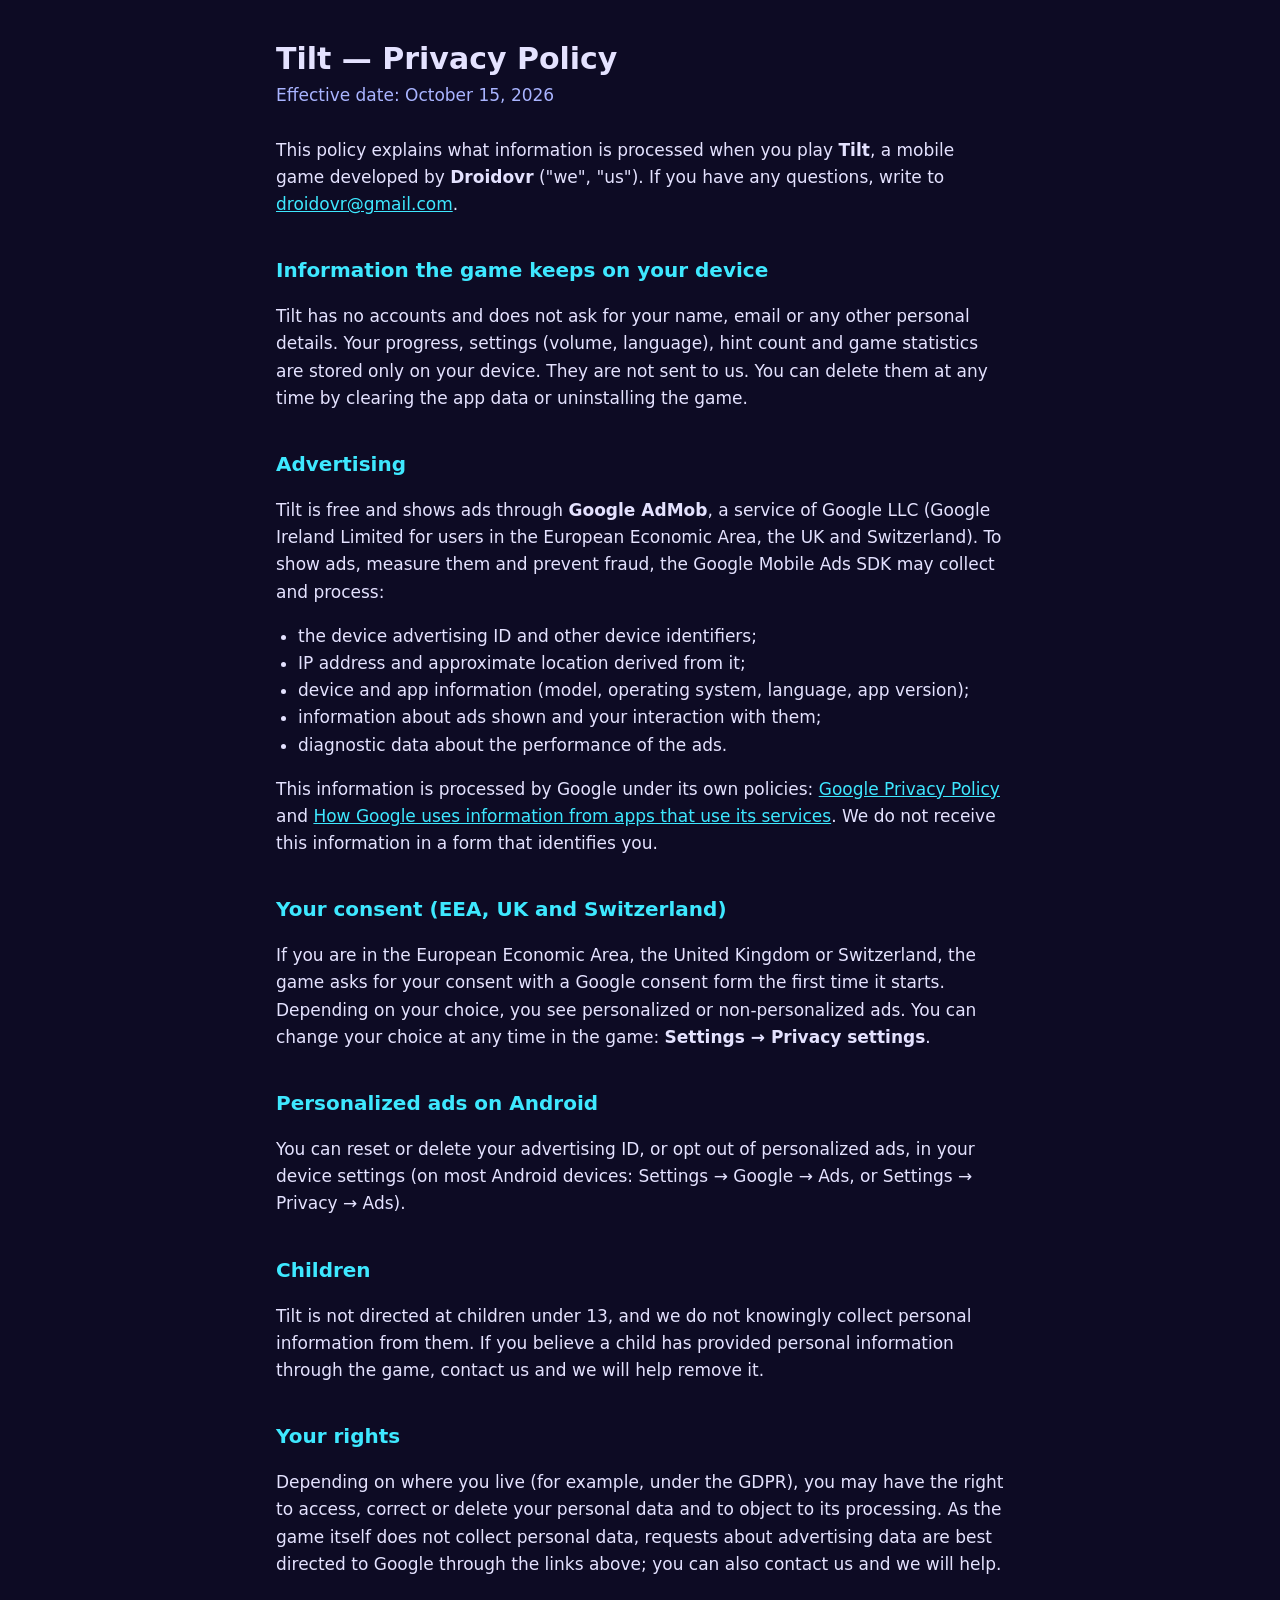
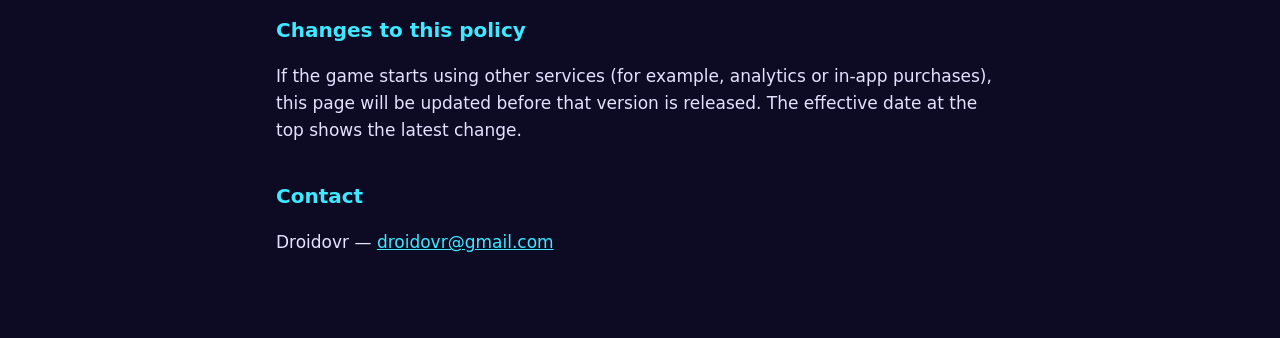
==== tilt-privacy.html @ 01f54748 "Add files via upload" ====
<!doctype html>
<html lang="en">
<head>
<meta charset="utf-8">
<meta name="viewport" content="width=device-width, initial-scale=1">
<title>Tilt — Privacy Policy</title>
<link rel="stylesheet" href="style.css">
</head>
<body>
<main>
<h1>Tilt — Privacy Policy</h1>
<p class="meta">Effective date: October 15, 2026</p>

<p>This policy explains what information is processed when you play <strong>Tilt</strong>, a mobile game developed by
<strong>Droidovr</strong> ("we", "us"). If you have any questions, write to
<a href="mailto:droidovr@gmail.com">droidovr@gmail.com</a>.</p>

<h2>Information the game keeps on your device</h2>
<p>Tilt has no accounts and does not ask for your name, email or any other personal details. Your progress, settings
(volume, language), hint count and game statistics are stored only on your device. They are not sent to us. You can
delete them at any time by clearing the app data or uninstalling the game.</p>

<h2>Advertising</h2>
<p>Tilt is free and shows ads through <strong>Google AdMob</strong>, a service of Google LLC (Google Ireland Limited for
users in the European Economic Area, the UK and Switzerland). To show ads, measure them and prevent fraud, the Google
Mobile Ads SDK may collect and process:</p>
<ul>
<li>the device advertising ID and other device identifiers;</li>
<li>IP address and approximate location derived from it;</li>
<li>device and app information (model, operating system, language, app version);</li>
<li>information about ads shown and your interaction with them;</li>
<li>diagnostic data about the performance of the ads.</li>
</ul>
<p>This information is processed by Google under its own policies:
<a href="https://policies.google.com/privacy">Google Privacy Policy</a> and
<a href="https://policies.google.com/technologies/partner-sites">How Google uses information from apps that use its services</a>.
We do not receive this information in a form that identifies you.</p>

<h2>Your consent (EEA, UK and Switzerland)</h2>
<p>If you are in the European Economic Area, the United Kingdom or Switzerland, the game asks for your consent with a
Google consent form the first time it starts. Depending on your choice, you see personalized or non-personalized ads.
You can change your choice at any time in the game: <strong>Settings → Privacy settings</strong>.</p>

<h2>Personalized ads on Android</h2>
<p>You can reset or delete your advertising ID, or opt out of personalized ads, in your device settings
(on most Android devices: Settings → Google → Ads, or Settings → Privacy → Ads).</p>

<h2>Children</h2>
<p>Tilt is not directed at children under 13, and we do not knowingly collect personal information from them.
If you believe a child has provided personal information through the game, contact us and we will help remove it.</p>

<h2>Your rights</h2>
<p>Depending on where you live (for example, under the GDPR), you may have the right to access, correct or delete your
personal data and to object to its processing. As the game itself does not collect personal data, requests about
advertising data are best directed to Google through the links above; you can also contact us and we will help.</p>

<h2>Changes to this policy</h2>
<p>If the game starts using other services (for example, analytics or in-app purchases), this page will be updated
before that version is released. The effective date at the top shows the latest change.</p>

<h2>Contact</h2>
<p>Droidovr — <a href="mailto:droidovr@gmail.com">droidovr@gmail.com</a></p>
</main>
</body>
</html>
---- style.css ----
:root { --bg: #0d0b24; --panel: #17143a; --text: #e4e2ff; --soft: #a9b4ff; --accent: #3ee8ff; }
* { box-sizing: border-box; }
body { margin: 0; background: var(--bg); color: var(--text); font: 17px/1.6 system-ui, -apple-system, "Segoe UI", Roboto, sans-serif; }
main { max-width: 760px; margin: 0 auto; padding: 40px 16px 64px; }
h1 { font-size: 30px; line-height: 1.25; margin: 0 0 4px; }
h2 { font-size: 20px; margin: 36px 0 8px; color: var(--accent); }
p, li { color: var(--text); }
.meta { color: var(--soft); margin: 0 0 28px; }
a { color: var(--accent); }
ul { padding-left: 22px; }
.card { background: var(--panel); border-radius: 14px; padding: 20px 22px; margin: 18px 0; }
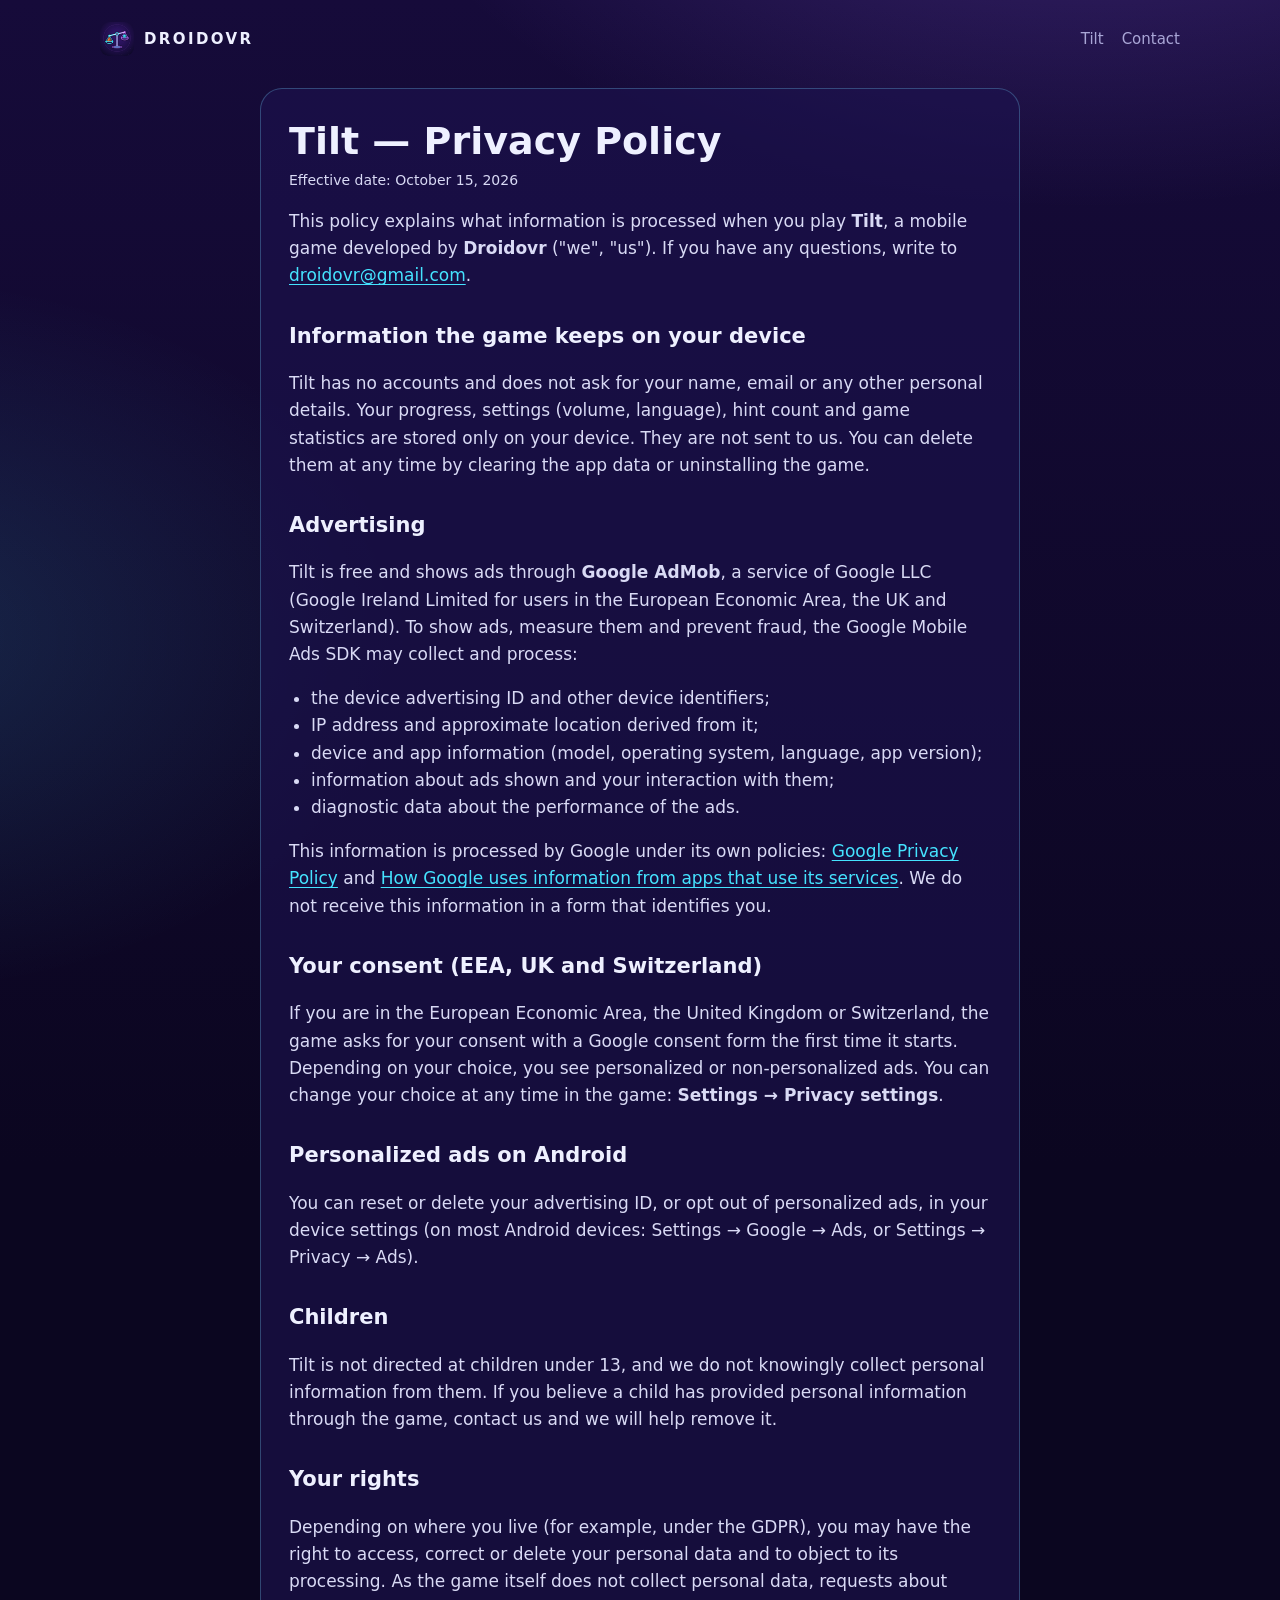
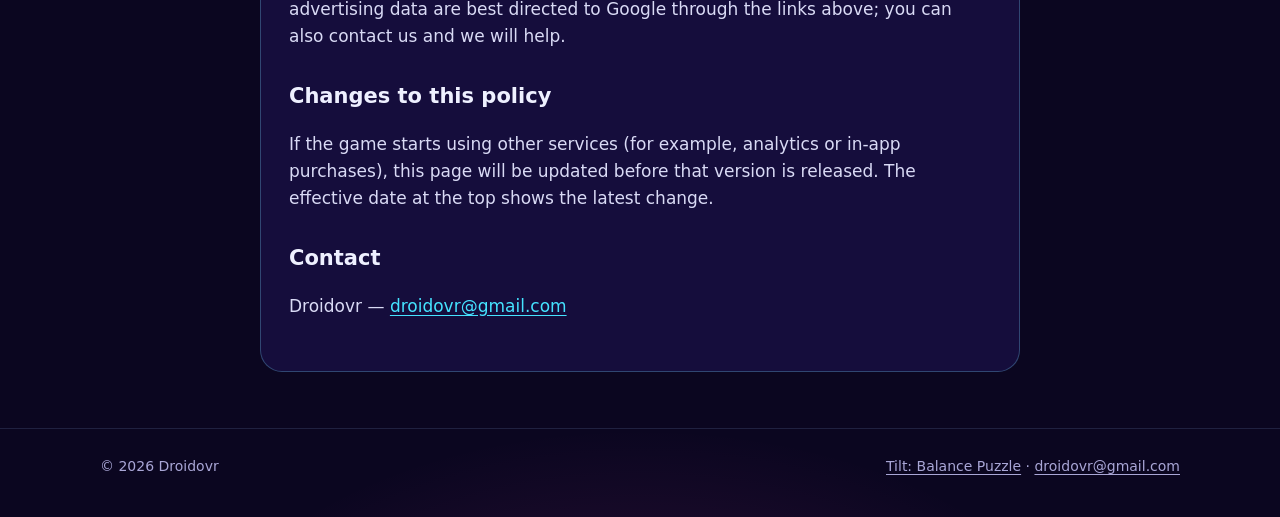
==== commit 66812252: "Add files via upload" ====
--- a/tilt-privacy.html
+++ b/tilt-privacy.html
@@ -4,10 +4,22 @@
 <meta charset="utf-8">
 <meta name="viewport" content="width=device-width, initial-scale=1">
 <title>Tilt — Privacy Policy</title>
+<meta name="theme-color" content="#0b0620">
+<link rel="icon" type="image/png" href="assets/favicon.png">
 <link rel="stylesheet" href="style.css">
 </head>
 <body>
-<main>
+<header class="site-header">
+  <div class="wrap">
+    <a class="brand" href="./"><img src="assets/favicon.png" alt="" width="34" height="34">Droidovr</a>
+    <nav class="nav">
+      <a href="./">Tilt</a>
+      <a href="mailto:droidovr@gmail.com">Contact</a>
+    </nav>
+  </div>
+</header>
+<main class="wrap">
+<article class="doc">
 <h1>Tilt — Privacy Policy</h1>
 <p class="meta">Effective date: October 15, 2026</p>
 
@@ -60,6 +72,13 @@
 
 <h2>Contact</h2>
 <p>Droidovr — <a href="mailto:droidovr@gmail.com">droidovr@gmail.com</a></p>
+</article>
 </main>
+<footer class="site-footer">
+  <div class="wrap">
+    <span>© 2026 Droidovr</span>
+    <span><a href="./">Tilt: Balance Puzzle</a> · <a href="mailto:droidovr@gmail.com">droidovr@gmail.com</a></span>
+  </div>
+</footer>
 </body>
 </html>
--- a/style.css
+++ b/style.css
@@ -1,11 +1,134 @@
-:root { --bg: #0d0b24; --panel: #17143a; --text: #e4e2ff; --soft: #a9b4ff; --accent: #3ee8ff; }
+:root {
+  --bg: #0b0620;
+  --bg-2: #160b3a;
+  --panel: rgba(28, 18, 78, 0.62);
+  --line: rgba(120, 220, 255, 0.28);
+  --text: #eef0ff;
+  --muted: #a9a6d6;
+  --cyan: #45e3ff;
+  --pink: #ff4fc3;
+  --violet: #9b6bff;
+  --radius: 22px;
+}
+
 * { box-sizing: border-box; }
-body { margin: 0; background: var(--bg); color: var(--text); font: 17px/1.6 system-ui, -apple-system, "Segoe UI", Roboto, sans-serif; }
-main { max-width: 760px; margin: 0 auto; padding: 40px 16px 64px; }
-h1 { font-size: 30px; line-height: 1.25; margin: 0 0 4px; }
-h2 { font-size: 20px; margin: 36px 0 8px; color: var(--accent); }
-p, li { color: var(--text); }
-.meta { color: var(--soft); margin: 0 0 28px; }
-a { color: var(--accent); }
-ul { padding-left: 22px; }
-.card { background: var(--panel); border-radius: 14px; padding: 20px 22px; margin: 18px 0; }
+
+html { -webkit-text-size-adjust: 100%; background: var(--bg); }
+
+body {
+  margin: 0;
+  min-height: 100vh;
+  color: var(--text);
+  background:
+    radial-gradient(1200px 700px at 85% -10%, rgba(155, 107, 255, 0.28), transparent 60%),
+    radial-gradient(900px 600px at -10% 30%, rgba(69, 227, 255, 0.14), transparent 60%),
+    radial-gradient(800px 500px at 50% 110%, rgba(255, 79, 195, 0.16), transparent 60%),
+    linear-gradient(180deg, var(--bg-2), var(--bg) 55%);
+  background-repeat: no-repeat;
+  overflow-x: hidden;
+  font: 17px/1.6 system-ui, -apple-system, "Segoe UI", Roboto, "Noto Sans", Arial, sans-serif;
+}
+
+a { color: var(--cyan); text-underline-offset: 3px; }
+a:hover { color: #9cf1ff; }
+
+.wrap { width: min(1080px, 100% - 32px); margin-inline: auto; }
+
+/* Header */
+.site-header { padding: 22px 0; }
+.site-header .wrap { display: flex; align-items: center; justify-content: space-between; gap: 16px; }
+.brand { display: flex; align-items: center; gap: 10px; color: var(--text); text-decoration: none; font-weight: 700; letter-spacing: 0.16em; text-transform: uppercase; font-size: 15px; }
+.brand img { width: 34px; height: 34px; border-radius: 9px; }
+.nav { display: flex; gap: 18px; font-size: 15px; }
+.nav a { color: var(--muted); text-decoration: none; }
+.nav a:hover { color: var(--text); }
+
+/* Hero */
+.hero { display: grid; grid-template-columns: 1.05fr 0.95fr; gap: 40px; align-items: center; padding: 36px 0 64px; }
+.hero-icon { width: 96px; height: 96px; border-radius: 24px; box-shadow: 0 0 0 1px var(--line), 0 12px 40px rgba(69, 227, 255, 0.25); }
+.title {
+  margin: 22px 0 4px;
+  font-size: clamp(56px, 11vw, 104px);
+  line-height: 1;
+  font-weight: 800;
+  letter-spacing: 0.14em;
+  text-shadow: 0 0 18px rgba(69, 227, 255, 0.55), 0 0 42px rgba(69, 227, 255, 0.3);
+}
+.title span { color: var(--pink); text-shadow: 0 0 18px rgba(255, 79, 195, 0.6), 0 0 42px rgba(255, 79, 195, 0.35); }
+.tagline { margin: 0 0 18px; color: var(--muted); letter-spacing: 0.32em; text-transform: uppercase; font-size: 14px; }
+.lead { font-size: 19px; max-width: 34em; margin: 0 0 28px; }
+
+.cta {
+  display: inline-flex; align-items: center; gap: 12px;
+  padding: 14px 26px;
+  border-radius: 999px;
+  border: 2px solid var(--cyan);
+  background: linear-gradient(90deg, rgba(69, 227, 255, 0.18), rgba(155, 107, 255, 0.28));
+  color: var(--text); text-decoration: none; font-weight: 700; letter-spacing: 0.06em;
+  box-shadow: 0 0 22px rgba(69, 227, 255, 0.35), inset 0 0 18px rgba(69, 227, 255, 0.15);
+  transition: transform 0.15s ease, box-shadow 0.15s ease;
+}
+.cta:hover { color: var(--text); transform: translateY(-1px); box-shadow: 0 0 32px rgba(69, 227, 255, 0.55), inset 0 0 18px rgba(69, 227, 255, 0.2); }
+.cta svg { width: 22px; height: 22px; }
+.cta small { display: block; font-weight: 500; font-size: 12px; letter-spacing: 0.12em; text-transform: uppercase; color: var(--muted); line-height: 1.1; }
+.cta strong { display: block; line-height: 1.2; }
+.facts { display: flex; flex-wrap: wrap; gap: 10px; margin: 26px 0 0; padding: 0; list-style: none; }
+.facts li { padding: 6px 14px; border-radius: 999px; border: 1px solid var(--line); color: var(--muted); font-size: 14px; background: rgba(20, 12, 60, 0.5); }
+
+/* Phones */
+.phones { position: relative; height: 560px; overflow: clip; overflow-clip-margin: 40px; }
+.phone {
+  position: absolute; width: 238px; aspect-ratio: 576 / 1248;
+  border-radius: 30px; overflow: hidden;
+  border: 1px solid rgba(160, 200, 255, 0.35);
+  box-shadow: 0 20px 60px rgba(0, 0, 0, 0.55), 0 0 30px rgba(155, 107, 255, 0.25);
+  background: #120a33;
+}
+.phone img { display: block; width: 100%; height: 100%; object-fit: cover; }
+.phone.a { left: 0; top: 46px; transform: rotate(-6deg); }
+.phone.b { left: 50%; top: 0; transform: translateX(-50%); z-index: 2; box-shadow: 0 24px 70px rgba(0, 0, 0, 0.6), 0 0 40px rgba(69, 227, 255, 0.3); }
+.phone.c { right: 0; top: 46px; transform: rotate(6deg); }
+
+/* Sections */
+section { padding: 32px 0 56px; }
+h2 { font-size: 28px; letter-spacing: 0.04em; margin: 0 0 22px; }
+.grid { display: grid; grid-template-columns: repeat(3, 1fr); gap: 16px; }
+.card { padding: 22px; border-radius: var(--radius); border: 1px solid var(--line); background: var(--panel); backdrop-filter: blur(6px); }
+.card h3 { margin: 0 0 6px; font-size: 18px; }
+.card p { margin: 0; color: var(--muted); font-size: 15px; }
+.dot { display: inline-block; width: 10px; height: 10px; border-radius: 50%; margin-right: 8px; vertical-align: 1px; background: var(--cyan); box-shadow: 0 0 10px var(--cyan); }
+.dot.pink { background: var(--pink); box-shadow: 0 0 10px var(--pink); }
+.dot.violet { background: var(--violet); box-shadow: 0 0 10px var(--violet); }
+
+/* Footer */
+.site-footer { border-top: 1px solid rgba(160, 200, 255, 0.14); padding: 26px 0 40px; color: var(--muted); font-size: 14px; }
+.site-footer .wrap { display: flex; flex-wrap: wrap; justify-content: space-between; gap: 12px; }
+.site-footer a { color: var(--muted); }
+.site-footer a:hover { color: var(--text); }
+
+/* Text pages (privacy policy) */
+.doc { max-width: 760px; padding: 24px 28px 34px; margin: 10px auto 56px; border-radius: var(--radius); border: 1px solid var(--line); background: var(--panel); }
+.doc h1 { font-size: clamp(28px, 5vw, 38px); line-height: 1.2; margin: 6px 0 4px; }
+.doc h2 { font-size: 21px; margin: 30px 0 8px; letter-spacing: 0; }
+.doc p, .doc li { color: #d9daf5; }
+.doc ul { padding-left: 22px; }
+.meta { color: var(--muted); font-size: 14px; margin-top: 0; }
+
+@media (max-width: 860px) {
+  .hero { grid-template-columns: 1fr; padding-top: 12px; gap: 28px; text-align: center; }
+  .hero-icon { margin-inline: auto; }
+  .lead { margin-inline: auto; }
+  .facts { justify-content: center; }
+  .phones { height: 430px; max-width: 400px; width: calc(100% - 12px); margin-inline: auto; }
+  .phone { width: 180px; border-radius: 24px; }
+  .grid { grid-template-columns: 1fr 1fr; }
+}
+
+@media (max-width: 520px) {
+  body { font-size: 16px; }
+  .nav { gap: 14px; font-size: 14px; }
+  .phones { height: 360px; }
+  .phone { width: 150px; border-radius: 20px; }
+  .grid { grid-template-columns: 1fr; }
+  .doc { padding: 20px 18px 26px; }
+}
